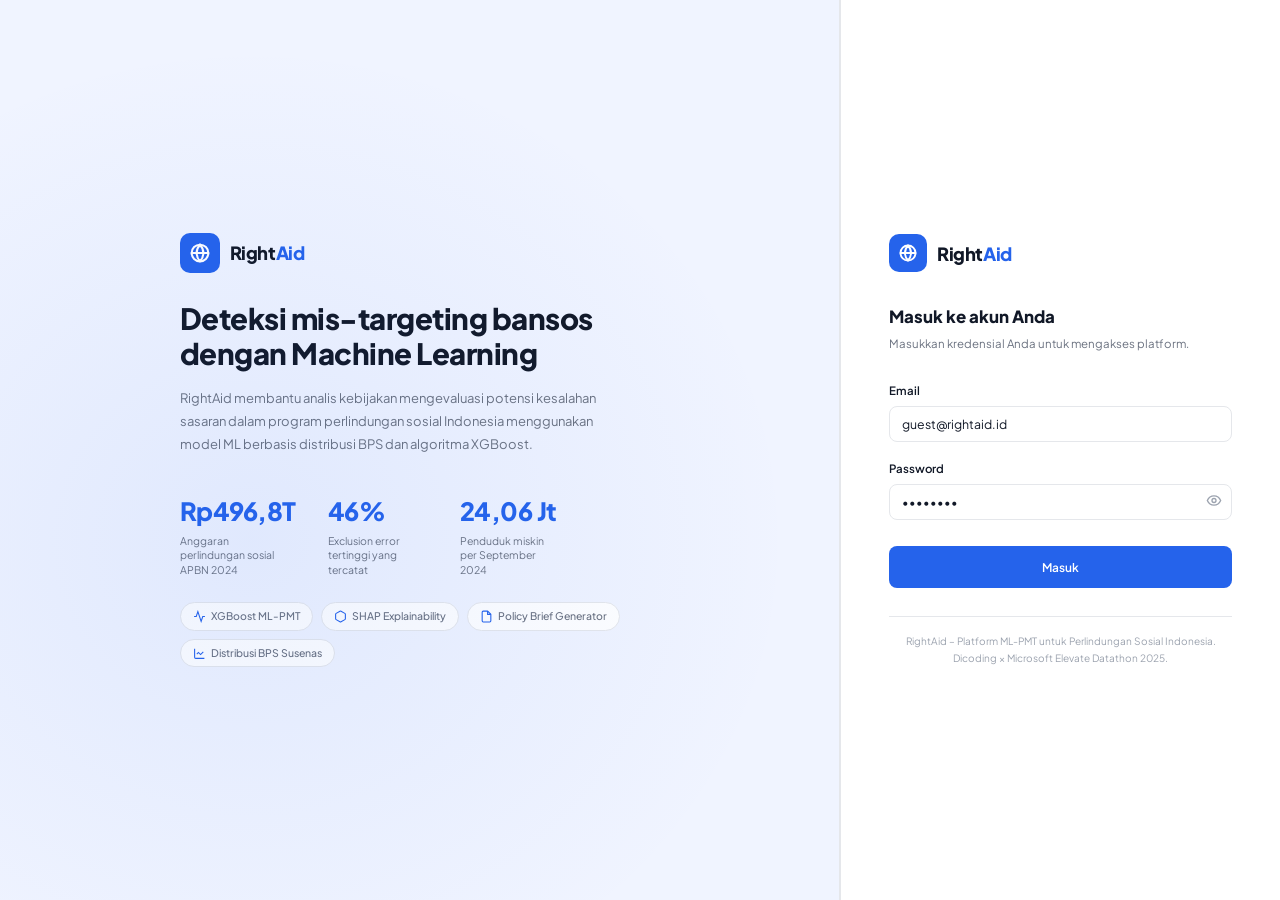
==== frontend/index.html @ 1d346bcb "Initial commit: RightAid ML-PMT Dashboard" ====
<!DOCTYPE html>
<html lang="id">
<head>
  <meta charset="UTF-8" />
  <meta name="viewport" content="width=device-width, initial-scale=1.0" />
  <title>RightAid - Login</title>
  <meta name="description" content="RightAid: Platform ML untuk deteksi mis-targeting bantuan sosial Indonesia berbasis data BPS." />
  <link rel="icon" href="favicon.svg" type="image/svg+xml" />
  <link rel="stylesheet" href="css/style.css" />
  <style>
    .login-left-bg {
      position: relative;
      background: #F0F4FF;
      border-right: 1px solid var(--border);
      overflow: hidden;
    }
    .login-left-bg::before {
      content: '';
      position: absolute; inset: 0;
      background: radial-gradient(ellipse at 30% 60%, rgba(37,99,235,.08) 0%, transparent 65%);
    }
    .stat-row { display: flex; gap: 32px; margin-top: 36px; flex-wrap: wrap; }
    .stat-item .val { font-size: 1.8rem; font-weight: 800; color: var(--accent); letter-spacing: -.5px; }
    .stat-item .lbl { font-size: .75rem; color: var(--text-2); margin-top: 2px; max-width: 100px; line-height: 1.4; }
    .chip-row { display: flex; gap: 8px; flex-wrap: wrap; margin-top: 24px; }
    .chip { padding: 5px 12px; border-radius: 20px; border: 1px solid var(--border); font-size: .75rem; font-weight: 500; color: var(--text-2); background: var(--surface); display: flex; align-items: center; gap: 5px; }
    .chip svg { width: 13px; height: 13px; color: var(--accent); }
    .error-msg { font-size: .78rem; color: var(--danger); margin-top: 4px; display: none; }
    .error-msg.show { display: block; }
    .form-control-eye { position: relative; }
    .form-control-eye input { padding-right: 38px; }
    .eye-btn { position: absolute; right: 10px; top: 50%; transform: translateY(-50%); background: none; color: var(--text-3); }
    .eye-btn svg { width: 16px; height: 16px; }
  </style>
</head>
<body>
  <div class="login-shell">
    <!-- Left hero -->
    <div class="login-left login-left-bg">
      <div class="login-hero">
        <div style="display:flex;align-items:center;gap:10px;margin-bottom:28px;">
          <div style="width:40px;height:40px;border-radius:10px;background:var(--accent);display:flex;align-items:center;justify-content:center;">
            <svg xmlns="http://www.w3.org/2000/svg" width="20" height="20" viewBox="0 0 24 24" fill="none" stroke="#fff" stroke-width="2.5" stroke-linecap="round" stroke-linejoin="round"><circle cx="12" cy="12" r="10"/><path d="M12 2a14.5 14.5 0 0 0 0 20 14.5 14.5 0 0 0 0-20"/><path d="M2 12h20"/></svg>
          </div>
          <span style="font-size:1.3rem;font-weight:800;letter-spacing:-.4px;">Right<span style="color:var(--accent)">Aid</span></span>
        </div>
        <h1 style="font-size:2.1rem;font-weight:800;line-height:1.2;letter-spacing:-.5px;margin-bottom:16px;">
          Deteksi mis-targeting bansos<br>dengan Machine Learning
        </h1>
        <p style="font-size:.93rem;color:var(--text-2);line-height:1.75;max-width:440px;">
          RightAid membantu analis kebijakan mengevaluasi potensi kesalahan sasaran dalam program perlindungan sosial Indonesia menggunakan model ML berbasis distribusi BPS dan algoritma XGBoost.
        </p>

        <div class="stat-row">
          <div class="stat-item"><div class="val">Rp496,8T</div><div class="lbl">Anggaran perlindungan sosial APBN 2024</div></div>
          <div class="stat-item"><div class="val">46%</div><div class="lbl">Exclusion error tertinggi yang tercatat</div></div>
          <div class="stat-item"><div class="val">24,06 Jt</div><div class="lbl">Penduduk miskin per September 2024</div></div>
        </div>

        <div class="chip-row">
          <div class="chip">
            <svg xmlns="http://www.w3.org/2000/svg" viewBox="0 0 24 24" fill="none" stroke="currentColor" stroke-width="2"><polyline points="22 12 18 12 15 21 9 3 6 12 2 12"/></svg>
            XGBoost ML-PMT
          </div>
          <div class="chip">
            <svg xmlns="http://www.w3.org/2000/svg" viewBox="0 0 24 24" fill="none" stroke="currentColor" stroke-width="2"><path d="M21 16V8a2 2 0 0 0-1-1.73l-7-4a2 2 0 0 0-2 0l-7 4A2 2 0 0 0 3 8v8a2 2 0 0 0 1 1.73l7 4a2 2 0 0 0 2 0l7-4A2 2 0 0 0 21 16z"/></svg>
            SHAP Explainability
          </div>
          <div class="chip">
            <svg xmlns="http://www.w3.org/2000/svg" viewBox="0 0 24 24" fill="none" stroke="currentColor" stroke-width="2"><path d="M14 2H6a2 2 0 0 0-2 2v16a2 2 0 0 0 2 2h12a2 2 0 0 0 2-2V8z"/><polyline points="14 2 14 8 20 8"/></svg>
            Policy Brief Generator
          </div>
          <div class="chip">
            <svg xmlns="http://www.w3.org/2000/svg" viewBox="0 0 24 24" fill="none" stroke="currentColor" stroke-width="2"><path d="M3 3v16a2 2 0 0 0 2 2h16"/><path d="m19 9-5 5-4-4-3 3"/></svg>
            Distribusi BPS Susenas
          </div>
        </div>
      </div>
    </div>

    <!-- Right login form -->
    <div class="login-right">
      <div class="login-form-wrap">
        <div class="login-logo">
          <div class="mark">
            <svg xmlns="http://www.w3.org/2000/svg" width="18" height="18" viewBox="0 0 24 24" fill="none" stroke="#fff" stroke-width="2.5" stroke-linecap="round" stroke-linejoin="round"><circle cx="12" cy="12" r="10"/><path d="M12 2a14.5 14.5 0 0 0 0 20 14.5 14.5 0 0 0 0-20"/><path d="M2 12h20"/></svg>
          </div>
          <div class="name">Right<span>Aid</span></div>
        </div>

        <h2 style="font-size:1.2rem;font-weight:800;margin-bottom:4px;">Masuk ke akun Anda</h2>
        <p style="font-size:.82rem;color:var(--text-2);margin-bottom:28px;">Masukkan kredensial Anda untuk mengakses platform.</p>

        <form id="login-form" onsubmit="handleLogin(event)">
          <div class="form-group">
            <label class="form-label" for="email">Email</label>
            <input id="email" class="form-control" type="email" placeholder="nama@instansi.go.id" value="guest@rightaid.id" autocomplete="email" required />
          </div>
          <div class="form-group">
            <label class="form-label" for="password">Password</label>
            <div class="form-control-eye">
              <input id="password" class="form-control" type="password" placeholder="Masukkan password" value="guest123" required />
              <button type="button" class="eye-btn" onclick="togglePwd()" aria-label="Toggle password">
                <svg id="eye-icon" xmlns="http://www.w3.org/2000/svg" viewBox="0 0 24 24" fill="none" stroke="currentColor" stroke-width="2"><path d="M2 12s3-7 10-7 10 7 10 7-3 7-10 7-10-7-10-7Z"/><circle cx="12" cy="12" r="3"/></svg>
              </button>
            </div>
            <div class="error-msg" id="error-msg">Email atau password salah.</div>
          </div>

          <button type="submit" id="login-btn" class="btn btn-primary w-full" style="justify-content:center;height:42px;margin-top:8px;">
            <span id="btn-text">Masuk</span>
            <span id="btn-spinner" class="spinner" style="display:none;width:16px;height:16px;border-color:rgba(255,255,255,.3);border-top-color:#fff;"></span>
          </button>
        </form>

        <div class="divider" style="margin-top:28px;"></div>
        <p style="font-size:.72rem;color:var(--text-3);text-align:center;line-height:1.6;">
          RightAid &ndash; Platform ML-PMT untuk Perlindungan Sosial Indonesia.<br>Dicoding &times; Microsoft Elevate Datathon 2025.
        </p>
      </div>
    </div>
  </div>

  <div id="toast-container"></div>
  <script src="js/data.js?v=2"></script>
  <script src="js/app.js?v=2"></script>
  <script>
    function togglePwd() {
      const inp = document.getElementById("password");
      inp.type = inp.type === "password" ? "text" : "password";
    }

    async function handleLogin(e) {
      e.preventDefault();
      const email = document.getElementById("email").value.trim();
      const pwd   = document.getElementById("password").value;
      const err   = document.getElementById("error-msg");
      const btn   = document.getElementById("login-btn");
      const spinner = document.getElementById("btn-spinner");
      const btnText = document.getElementById("btn-text");

      err.classList.remove("show");
      btn.disabled = true;
      btnText.textContent = "Memproses...";
      spinner.style.display = "block";

      // Try API login first
      let loginOk = false;
      let userData = null;

      try {
        const result = await App.loginAPI(email, pwd);
        // API success — use returned user data
        userData = result.user;
        loginOk = true;
      } catch (apiErr) {
        // Backend unavailable or credentials rejected — try offline fallback
        const OFFLINE_USERS = {
          "guest@rightaid.id":      { name: "Analis Kebijakan", role: "Kemensos RI", password: "guest123" },
          "guest@rightaid":         { name: "Analis Kebijakan", role: "Kemensos RI", password: "guest123" },
          "analis@kemensos.go.id":  { name: "Dr. Ratna Dewi",    role: "Kemensos RI", password: "kemensos2025" },
        };
        const u = OFFLINE_USERS[email];
        if (u && u.password === pwd) {
          userData = { name: u.name, role: u.role, email: email };
          loginOk = true;
          App.showToast("Mode offline — backend tidak tersedia.", "default");
        }
      }

      if (!loginOk) {
        err.classList.add("show");
        btn.disabled = false;
        btnText.textContent = "Masuk";
        spinner.style.display = "none";
        return;
      }

      App.SESSION.user = userData;
      App.saveSession();
      App.showToast("Login berhasil. Selamat datang, " + userData.name + "!", "success");
      await App.sleep(600);
      App.goTo("dashboard.html");
    }
  </script>
</body>
</html>
---- frontend/css/style.css ----
@import url('https://fonts.googleapis.com/css2?family=Plus+Jakarta+Sans:wght@300;400;500;600;700;800&display=swap');

*, *::before, *::after { box-sizing: border-box; margin: 0; padding: 0; }

:root {
  --bg: #F7F8FA;
  --surface: #FFFFFF;
  --surface-2: #F0F2F5;
  --border: #E5E7EB;
  --text: #111827;
  --text-2: #6B7280;
  --text-3: #9CA3AF;
  --accent: #2563EB;
  --accent-light: #EFF6FF;
  --accent-hover: #1D4ED8;
  --success: #16A34A;
  --success-light: #F0FDF4;
  --warning: #D97706;
  --warning-light: #FFFBEB;
  --danger: #DC2626;
  --danger-light: #FEF2F2;
  --radius: 10px;
  --radius-lg: 14px;
  --shadow: 0 1px 3px rgba(0,0,0,.08), 0 1px 2px rgba(0,0,0,.04);
  --shadow-md: 0 4px 12px rgba(0,0,0,.08);
  --shadow-lg: 0 8px 24px rgba(0,0,0,.10);
  --sidebar-w: 240px;
  --transition: 150ms ease;
}

html { font-size: 14px; }
body { font-family: 'Plus Jakarta Sans', sans-serif; background: var(--bg); color: var(--text); line-height: 1.6; -webkit-font-smoothing: antialiased; }
a { color: inherit; text-decoration: none; }
button { font-family: inherit; cursor: pointer; border: none; outline: none; }
input, select, textarea { font-family: inherit; }
ul { list-style: none; }

/* ─── Layout ─────────────────────────────── */
.app-shell { display: flex; min-height: 100vh; }

/* ─── Sidebar ─────────────────────────────── */
.sidebar {
  width: var(--sidebar-w); flex-shrink: 0;
  background: var(--surface); border-right: 1px solid var(--border);
  display: flex; flex-direction: column;
  position: fixed; top: 0; left: 0; height: 100vh; z-index: 100;
  transition: transform var(--transition);
}
.sidebar-logo {
  padding: 22px 20px 18px;
  border-bottom: 1px solid var(--border);
  display: flex; align-items: center; gap: 10px;
}
.sidebar-logo .logo-mark {
  width: 32px; height: 32px; border-radius: 8px;
  background: var(--accent); display: flex; align-items: center; justify-content: center;
}
.sidebar-logo .logo-mark svg { color: #fff; }
.sidebar-logo .brand { font-weight: 700; font-size: 1.1rem; letter-spacing: -.3px; }
.sidebar-logo .brand span { color: var(--accent); }

.sidebar-nav { flex: 1; padding: 12px 10px; overflow-y: auto; }
.nav-section-label {
  font-size: .7rem; font-weight: 600; color: var(--text-3);
  text-transform: uppercase; letter-spacing: .06em;
  padding: 8px 10px 4px;
}
.nav-item {
  display: flex; align-items: center; gap: 10px;
  padding: 9px 10px; border-radius: var(--radius);
  color: var(--text-2); font-weight: 500; font-size: .93rem;
  transition: background var(--transition), color var(--transition);
  cursor: pointer; margin-bottom: 2px;
}
.nav-item svg { flex-shrink: 0; width: 17px; height: 17px; }
.nav-item:hover { background: var(--bg); color: var(--text); }
.nav-item.active { background: var(--accent-light); color: var(--accent); }

.sidebar-footer {
  padding: 14px 16px; border-top: 1px solid var(--border);
  display: flex; align-items: center; gap: 10px;
}
.avatar { width: 32px; height: 32px; border-radius: 50%; background: var(--accent-light); display: flex; align-items: center; justify-content: center; flex-shrink: 0; }
.avatar span { font-size: .75rem; font-weight: 700; color: var(--accent); }
.user-info { flex: 1; min-width: 0; }
.user-name { font-weight: 600; font-size: .82rem; white-space: nowrap; overflow: hidden; text-overflow: ellipsis; }
.user-role { font-size: .72rem; color: var(--text-3); }

/* ─── Main content ─────────────────────────── */
.main-content { margin-left: var(--sidebar-w); flex: 1; min-width: 0; }

/* ─── Topbar ─────────────────────────────── */
.topbar {
  background: var(--surface); border-bottom: 1px solid var(--border);
  padding: 0 28px; height: 60px;
  display: flex; align-items: center; justify-content: space-between;
  position: sticky; top: 0; z-index: 90;
}
.topbar-title { font-weight: 700; font-size: 1.05rem; }
.topbar-actions { display: flex; align-items: center; gap: 10px; }
.mobile-menu-btn { display: none; background: transparent; border: none; color: var(--text); padding: 4px; border-radius: 4px; cursor: pointer; }
.mobile-menu-btn:hover { background: var(--surface-2); }

/* ─── Page body ─────────────────────────────── */
.page-body { padding: 28px; max-width: 1280px; }

/* ─── Cards ─────────────────────────────── */
.card {
  background: var(--surface); border-radius: var(--radius-lg);
  border: 1px solid var(--border); box-shadow: var(--shadow);
}
.card-header {
  padding: 18px 20px 0; display: flex; align-items: center; justify-content: space-between;
}
.card-title { font-weight: 700; font-size: 1rem; }
.card-subtitle { font-size: .8rem; color: var(--text-2); margin-top: 2px; }
.card-body { padding: 20px; }

/* ─── Stat cards ─────────────────────────── */
.stat-grid { display: grid; grid-template-columns: repeat(4, 1fr); gap: 16px; margin-bottom: 24px; }
.stat-card {
  background: var(--surface); border-radius: var(--radius-lg);
  border: 1px solid var(--border); padding: 20px;
}
.stat-card .stat-label { font-size: .78rem; color: var(--text-2); font-weight: 500; margin-bottom: 8px; display: flex; align-items: center; gap: 6px; }
.stat-card .stat-value { font-size: 1.8rem; font-weight: 800; letter-spacing: -.5px; line-height: 1; }
.stat-card .stat-delta { font-size: .75rem; margin-top: 6px; display: flex; align-items: center; gap: 4px; }
.stat-card .stat-delta.up { color: var(--success); }
.stat-card .stat-delta.down { color: var(--danger); }

/* ─── Buttons ─────────────────────────────── */
.btn {
  display: inline-flex; align-items: center; gap: 7px;
  padding: 8px 16px; border-radius: 8px;
  font-size: .85rem; font-weight: 600;
  transition: background var(--transition), box-shadow var(--transition);
}
.btn-primary { background: var(--accent); color: #fff; }
.btn-primary:hover { background: var(--accent-hover); box-shadow: 0 2px 8px rgba(37,99,235,.3); }
.btn-secondary { background: var(--surface-2); color: var(--text); }
.btn-secondary:hover { background: var(--border); }
.btn-outline { background: transparent; color: var(--accent); border: 1px solid var(--accent); }
.btn-outline:hover { background: var(--accent-light); }
.btn-danger { background: var(--danger); color: #fff; }
.btn-sm { padding: 6px 12px; font-size: .78rem; }
.btn-lg { padding: 11px 22px; font-size: .95rem; }
.btn svg { width: 15px; height: 15px; }

/* ─── Badges ─────────────────────────────── */
.badge {
  display: inline-flex; align-items: center; gap: 5px;
  padding: 3px 9px; border-radius: 20px; font-size: .72rem; font-weight: 600;
}
.badge-blue { background: var(--accent-light); color: var(--accent); }
.badge-green { background: var(--success-light); color: var(--success); }
.badge-yellow { background: var(--warning-light); color: var(--warning); }
.badge-red { background: var(--danger-light); color: var(--danger); }
.badge-gray { background: var(--surface-2); color: var(--text-2); }

/* ─── Form elements ─────────────────────────── */
.form-group { margin-bottom: 18px; }
.form-label { font-size: .82rem; font-weight: 600; display: block; margin-bottom: 6px; color: var(--text); }
.form-hint { font-size: .73rem; color: var(--text-3); margin-top: 4px; }
.form-control {
  width: 100%; padding: 9px 12px; font-size: .88rem;
  border: 1px solid var(--border); border-radius: 8px;
  background: var(--surface); color: var(--text);
  transition: border-color var(--transition);
}
.form-control:focus { outline: none; border-color: var(--accent); box-shadow: 0 0 0 3px rgba(37,99,235,.08); }
select.form-control { appearance: none; background-image: url("data:image/svg+xml,%3Csvg xmlns='http://www.w3.org/2000/svg' width='12' height='12' viewBox='0 0 24 24' fill='none' stroke='%236B7280' stroke-width='2'%3E%3Cpath d='m6 9 6 6 6-6'/%3E%3C/svg%3E"); background-repeat: no-repeat; background-position: right 10px center; padding-right: 32px; }

/* ─── Range slider ─────────────────────────── */
.slider-wrap { display: flex; align-items: center; gap: 12px; }
input[type=range] { flex: 1; height: 4px; accent-color: var(--accent); cursor: pointer; }
.slider-val { font-size: .85rem; font-weight: 700; color: var(--accent); min-width: 36px; }

/* ─── Table ─────────────────────────────── */
.table-wrap { overflow-x: auto; }
table { width: 100%; border-collapse: collapse; font-size: .82rem; }
thead th { font-weight: 600; color: var(--text-2); text-align: left; padding: 10px 14px; border-bottom: 1px solid var(--border); white-space: nowrap; font-size: .75rem; text-transform: uppercase; letter-spacing: .04em; }
tbody td { padding: 10px 14px; border-bottom: 1px solid var(--border); vertical-align: middle; }
tbody tr:last-child td { border-bottom: none; }
tbody tr:hover { background: var(--bg); }

/* ─── Tabs ─────────────────────────────── */
.tabs { display: flex; gap: 2px; background: var(--surface-2); border-radius: 9px; padding: 3px; }
.tab-btn {
  flex: 1; padding: 7px 14px; border-radius: 7px;
  font-size: .82rem; font-weight: 600; color: var(--text-2);
  background: transparent; transition: background var(--transition), color var(--transition);
}
.tab-btn.active { background: var(--surface); color: var(--text); box-shadow: var(--shadow); }
.tab-content { display: none; }
.tab-content.active { display: block; }

/* ─── Progress bar ─────────────────────────── */
.progress-bar { height: 6px; background: var(--surface-2); border-radius: 3px; overflow: hidden; }
.progress-fill { height: 100%; border-radius: 3px; background: var(--accent); transition: width .6s ease; }
.progress-fill.green { background: var(--success); }
.progress-fill.red { background: var(--danger); }
.progress-fill.yellow { background: var(--warning); }

/* ─── Alert / notice ─────────────────────────── */
.notice {
  padding: 12px 16px; border-radius: var(--radius); font-size: .82rem;
  display: flex; align-items: flex-start; gap: 10px;
}
.notice.blue { background: var(--accent-light); color: var(--accent); border: 1px solid #BFDBFE; }
.notice.green { background: var(--success-light); color: var(--success); border: 1px solid #BBF7D0; }
.notice.yellow { background: var(--warning-light); color: var(--warning); border: 1px solid #FDE68A; }

/* ─── Scenario cards ─────────────────────────── */
.scenario-grid { display: grid; grid-template-columns: repeat(3, 1fr); gap: 12px; }
.scenario-card {
  border: 2px solid var(--border); border-radius: var(--radius-lg);
  padding: 16px; cursor: pointer;
  transition: border-color var(--transition), background var(--transition);
}
.scenario-card:hover { border-color: var(--accent); background: var(--accent-light); }
.scenario-card.selected { border-color: var(--accent); background: var(--accent-light); }
.scenario-icon { width: 36px; height: 36px; border-radius: 8px; display: flex; align-items: center; justify-content: center; margin-bottom: 10px; }
.scenario-icon.blue { background: var(--accent-light); color: var(--accent); }
.scenario-icon.yellow { background: var(--warning-light); color: var(--warning); }
.scenario-icon.red { background: var(--danger-light); color: var(--danger); }
.scenario-title { font-weight: 700; font-size: .88rem; margin-bottom: 4px; }
.scenario-desc { font-size: .75rem; color: var(--text-2); line-height: 1.5; }

/* ─── Province map ─────────────────────────── */
#map-container { height: 320px; border-radius: var(--radius); overflow: hidden; background: var(--surface-2); }

/* ─── SHAP bar ─────────────────────────── */
.shap-row { display: flex; align-items: center; gap: 10px; margin-bottom: 8px; }
.shap-label { font-size: .78rem; width: 200px; flex-shrink: 0; color: var(--text-2); text-align: right; white-space: nowrap; overflow: hidden; text-overflow: ellipsis; }
.shap-bar-wrap { flex: 1; height: 20px; position: relative; display: flex; align-items: center; }
.shap-bar-center { position: absolute; left: 50%; width: 1px; height: 100%; background: var(--border); }
.shap-bar-fill { position: absolute; height: 14px; border-radius: 2px; }
.shap-bar-fill.pos { background: #2563EB; left: 50%; }
.shap-bar-fill.neg { background: #DC2626; right: 50%; }
.shap-val { font-size: .75rem; font-weight: 700; width: 48px; flex-shrink: 0; }
.shap-val.pos { color: var(--accent); }
.shap-val.neg { color: var(--danger); }

/* ─── Confusion matrix ─────────────────────────── */
.cm-grid { display: grid; grid-template-columns: 1fr 1fr; gap: 4px; max-width: 280px; }
.cm-cell {
  padding: 14px; text-align: center; border-radius: 6px; font-weight: 700;
}
.cm-tp { background: #DCFCE7; color: #15803D; }
.cm-fp { background: #FEE2E2; color: #B91C1C; }
.cm-fn { background: #FEF9C3; color: #92400E; }
.cm-tn { background: #DBEAFE; color: #1E40AF; }
.cm-label { font-size: .7rem; font-weight: 500; text-align: center; margin-top: 4px; }

/* ─── Loading spinner ─────────────────────────── */
.spinner { width: 20px; height: 20px; border: 2.5px solid var(--border); border-top-color: var(--accent); border-radius: 50%; animation: spin .6s linear infinite; }
@keyframes spin { to { transform: rotate(360deg); } }

/* ─── Login page ─────────────────────────── */
.login-shell {
  min-height: 100vh; display: flex; align-items: stretch; background: var(--bg);
}
.login-left {
  flex: 1; display: flex; align-items: center; justify-content: center; padding: 48px;
}
.login-right {
  width: 440px; flex-shrink: 0;
  background: var(--surface); border-left: 1px solid var(--border);
  display: flex; align-items: center; justify-content: center; padding: 48px;
}
.login-form-wrap { width: 100%; }
.login-logo { display: flex; align-items: center; gap: 10px; margin-bottom: 32px; }
.login-logo .mark { width: 38px; height: 38px; border-radius: 10px; background: var(--accent); display: flex; align-items: center; justify-content: center; }
.login-logo .mark svg { color: #fff; }
.login-logo .name { font-size: 1.3rem; font-weight: 800; letter-spacing: -.4px; }
.login-logo .name span { color: var(--accent); }

.login-hero { max-width: 480px; }
.login-hero h1 { font-size: 2.2rem; font-weight: 800; line-height: 1.2; letter-spacing: -.5px; margin-bottom: 18px; }
.login-hero p { font-size: .95rem; color: var(--text-2); line-height: 1.7; }
.login-stats { display: flex; gap: 28px; margin-top: 32px; }
.login-stat .val { font-size: 1.6rem; font-weight: 800; color: var(--accent); }
.login-stat .lbl { font-size: .75rem; color: var(--text-2); font-weight: 500; }

/* ─── Policy brief ─────────────────────────── */
.brief-paper {
  background: var(--surface); border: 1px solid var(--border);
  border-radius: var(--radius-lg); padding: 32px 36px; font-size: .88rem;
  line-height: 1.8;
}
.brief-paper h2 { font-size: 1.05rem; font-weight: 800; margin-bottom: 12px; }
.brief-paper h3 { font-size: .9rem; font-weight: 700; margin: 20px 0 8px; color: var(--accent); }
.brief-paper p { margin-bottom: 12px; color: var(--text); }

/* ─── Utilities ─────────────────────────────── */
.flex { display: flex; }
.flex-col { flex-direction: column; }
.items-center { align-items: center; }
.justify-between { justify-content: space-between; }
.gap-2 { gap: 8px; }
.gap-3 { gap: 12px; }
.gap-4 { gap: 16px; }
.gap-6 { gap: 24px; }
.mt-2 { margin-top: 8px; }
.mt-3 { margin-top: 12px; }
.mt-4 { margin-top: 16px; }
.mt-6 { margin-top: 24px; }
.mb-4 { margin-bottom: 16px; }
.mb-6 { margin-bottom: 24px; }
.grid-2 { display: grid; grid-template-columns: 1fr 1fr; gap: 16px; }
.grid-3 { display: grid; grid-template-columns: repeat(3, 1fr); gap: 16px; }
.w-full { width: 100%; }
.text-sm { font-size: .8rem; }
.text-xs { font-size: .73rem; }
.text-muted { color: var(--text-2); }
.text-accent { color: var(--accent); }
.text-success { color: var(--success); }
.text-danger { color: var(--danger); }
.text-warning { color: var(--warning); }
.fw-700 { font-weight: 700; }
.fw-600 { font-weight: 600; }
.rounded { border-radius: var(--radius); }
.divider { height: 1px; background: var(--border); margin: 16px 0; }

/* ─── Toast ─────────────────────────────── */
#toast-container { position: fixed; bottom: 24px; right: 24px; z-index: 9999; display: flex; flex-direction: column; gap: 8px; }
.toast {
  background: var(--text); color: #fff; padding: 12px 18px; border-radius: 10px;
  font-size: .82rem; font-weight: 500; box-shadow: var(--shadow-lg);
  display: flex; align-items: center; gap: 8px;
  animation: slideIn .25s ease;
}
.toast.success { background: var(--success); }
.toast.error { background: var(--danger); }
@keyframes slideIn { from { transform: translateY(12px); opacity: 0; } to { transform: translateY(0); opacity: 1; } }

/* ─── Responsive ─────────────────────────────── */
@media (max-width: 1100px) { .stat-grid { grid-template-columns: repeat(2, 1fr); } }
@media (max-width: 768px) {
  .sidebar { transform: translateX(-100%); box-shadow: var(--shadow-lg); }
  .sidebar.open { transform: translateX(0); }
  .main-content { margin-left: 0; }
  .mobile-menu-btn { display: block; }
  .login-left { display: none; }
  .login-right { width: 100%; border-left: none; }
  .scenario-grid { grid-template-columns: 1fr; }
  .grid-2, .grid-3 { grid-template-columns: 1fr; }
}
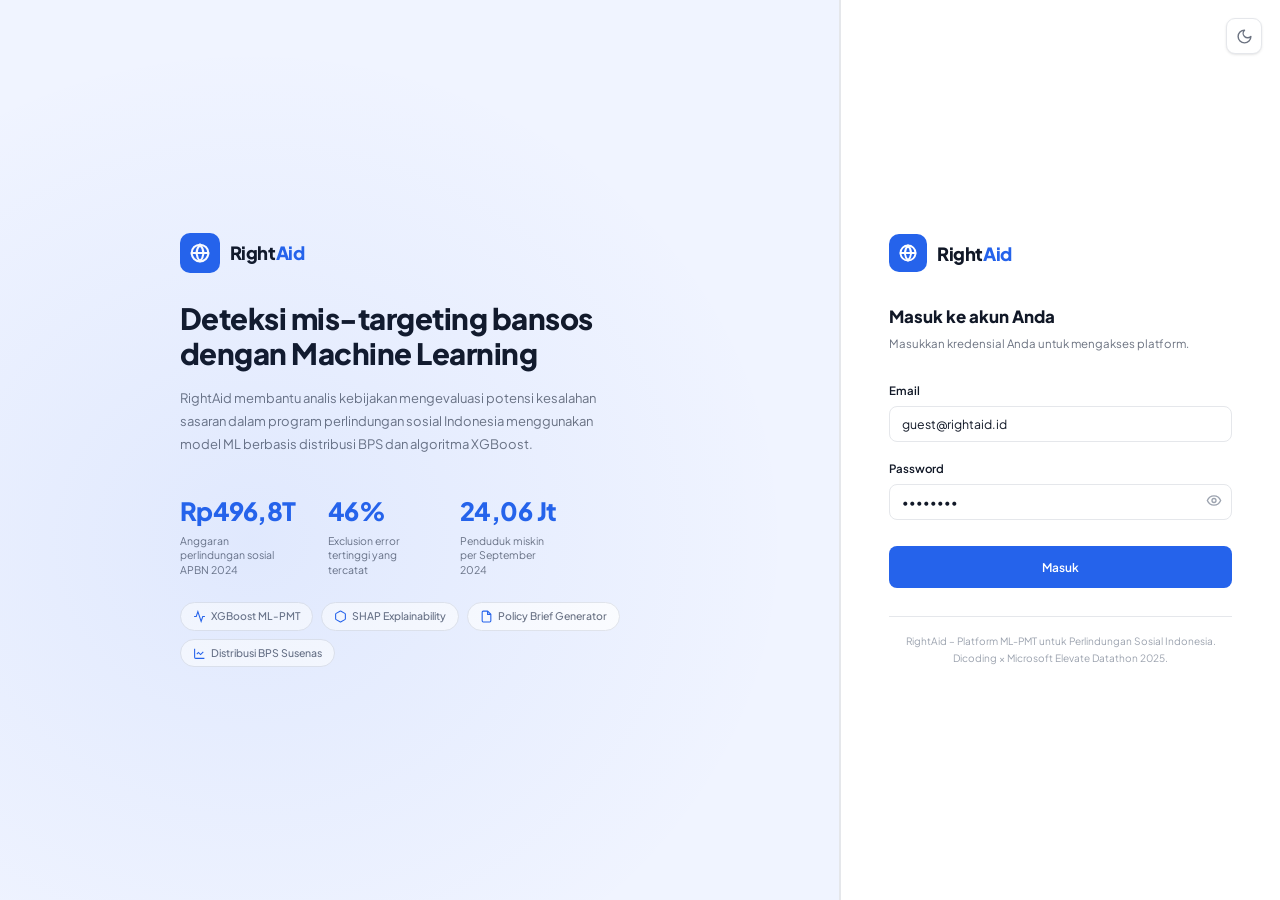
==== commit 3dae9d78: "fix(auth): clear session state on logout and login Logout previously only navigated to the login pag" ====
--- a/frontend/index.html
+++ b/frontend/index.html
@@ -122,8 +122,8 @@
   </div>
 
   <div id="toast-container"></div>
-  <script src="js/data.js?v=2"></script>
-  <script src="js/app.js?v=2"></script>
+  <script src="js/data.js?v=3"></script>
+  <script src="js/app.js?v=4"></script>
   <script>
     function togglePwd() {
       const inp = document.getElementById("password");
@@ -176,7 +176,13 @@
         return;
       }
 
+      // Start a clean session for the new user — never inherit a previous
+      // user's uploaded session, province, or scenario.
       App.SESSION.user = userData;
+      App.SESSION.lastSessionId = null;
+      App.SESSION.province = null;
+      App.SESSION.scenario = "normal";
+      App.SESSION.generated = false;
       App.saveSession();
       App.showToast("Login berhasil. Selamat datang, " + userData.name + "!", "success");
       await App.sleep(600);
--- a/frontend/css/style.css
+++ b/frontend/css/style.css
@@ -26,10 +26,59 @@
   --shadow-lg: 0 8px 24px rgba(0,0,0,.10);
   --sidebar-w: 240px;
   --transition: 150ms ease;
-}
+  --chart-grid: #E5E7EB;
+  --chart-axis: #9CA3AF;
+}
+
+/* ─── Dark theme ─────────────────────────── */
+[data-theme="dark"] {
+  --bg: #0E1116;
+  --surface: #171A21;
+  --surface-2: #21262F;
+  --border: #2A2F3A;
+  --text: #E6E9EF;
+  --text-2: #9BA3B0;
+  --text-3: #6B7280;
+  --accent: #3B82F6;
+  --accent-light: rgba(59,130,246,.16);
+  --accent-hover: #60A5FA;
+  --success: #22C55E;
+  --success-light: rgba(34,197,94,.14);
+  --warning: #F59E0B;
+  --warning-light: rgba(245,158,11,.14);
+  --danger: #EF4444;
+  --danger-light: rgba(239,68,68,.14);
+  --shadow: 0 1px 3px rgba(0,0,0,.4), 0 1px 2px rgba(0,0,0,.3);
+  --shadow-md: 0 4px 12px rgba(0,0,0,.45);
+  --shadow-lg: 0 8px 24px rgba(0,0,0,.55);
+  --chart-grid: #2A2F3A;
+  --chart-axis: #6B7280;
+}
+
+/* Soften hardcoded accents from inline styles when dark */
+[data-theme="dark"] .notice.blue   { border-color: rgba(59,130,246,.35); }
+[data-theme="dark"] .notice.green  { border-color: rgba(34,197,94,.35); }
+[data-theme="dark"] .notice.yellow { border-color: rgba(245,158,11,.35); }
+[data-theme="dark"] .login-left-bg { background: #11151D; }
+[data-theme="dark"] select.form-control { background-image: url("data:image/svg+xml,%3Csvg xmlns='http://www.w3.org/2000/svg' width='12' height='12' viewBox='0 0 24 24' fill='none' stroke='%239BA3B0' stroke-width='2'%3E%3Cpath d='m6 9 6 6 6-6'/%3E%3C/svg%3E"); }
 
 html { font-size: 14px; }
-body { font-family: 'Plus Jakarta Sans', sans-serif; background: var(--bg); color: var(--text); line-height: 1.6; -webkit-font-smoothing: antialiased; }
+body { font-family: 'Plus Jakarta Sans', sans-serif; background: var(--bg); color: var(--text); line-height: 1.6; -webkit-font-smoothing: antialiased; transition: background var(--transition), color var(--transition); }
+
+/* ─── Theme toggle button ─────────────────────────── */
+.theme-toggle {
+  display: inline-flex; align-items: center; justify-content: center;
+  width: 36px; height: 36px; border-radius: 9px;
+  background: var(--surface-2); color: var(--text-2);
+  transition: background var(--transition), color var(--transition);
+}
+.theme-toggle:hover { background: var(--border); color: var(--text); }
+.theme-toggle svg { width: 17px; height: 17px; }
+.theme-toggle .icon-sun { display: none; }
+.theme-toggle .icon-moon { display: block; }
+[data-theme="dark"] .theme-toggle .icon-sun { display: block; }
+[data-theme="dark"] .theme-toggle .icon-moon { display: none; }
+.theme-toggle-floating { position: fixed; top: 18px; right: 18px; z-index: 200; box-shadow: var(--shadow); border: 1px solid var(--border); background: var(--surface); }
 a { color: inherit; text-decoration: none; }
 button { font-family: inherit; cursor: pointer; border: none; outline: none; }
 input, select, textarea { font-family: inherit; }
